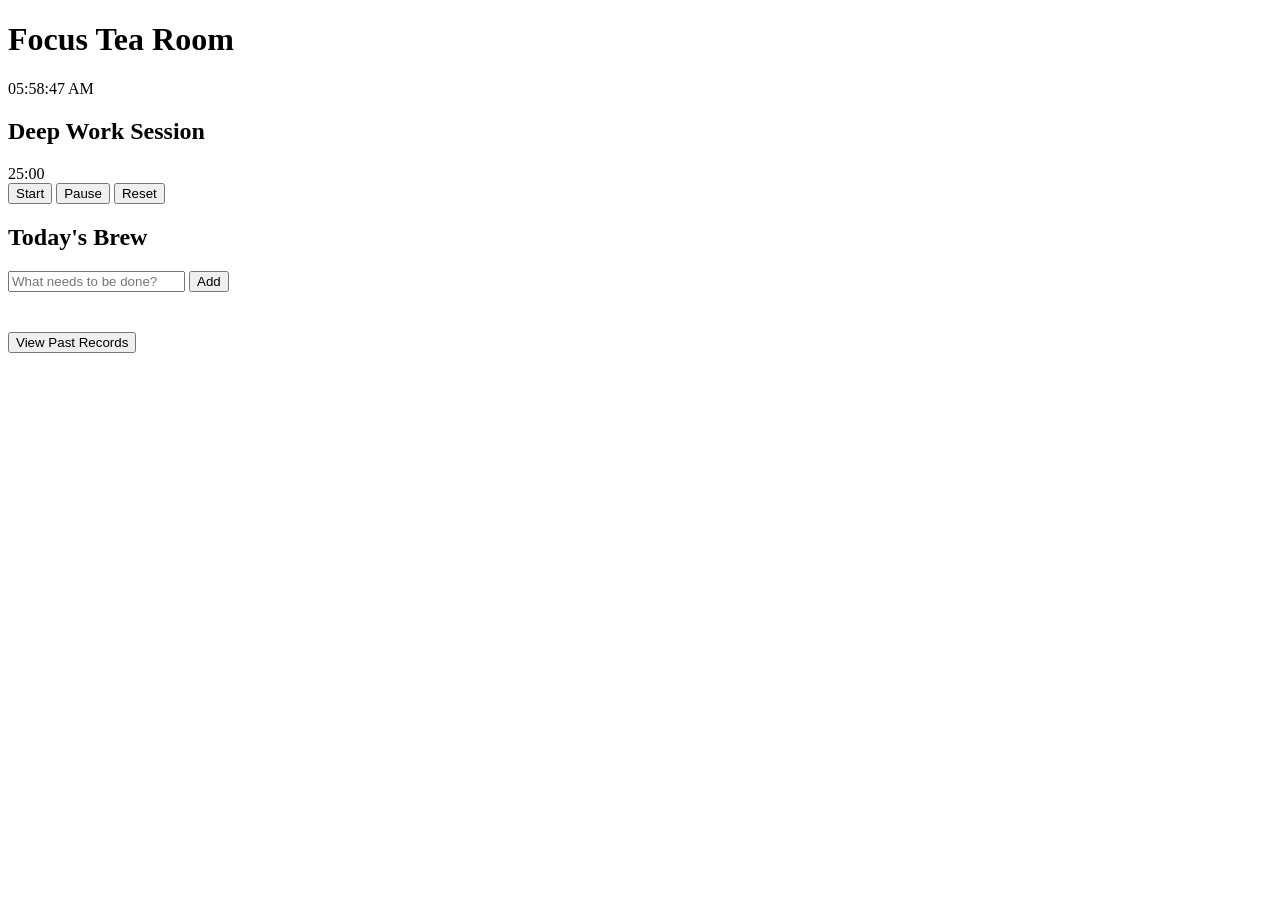
==== frontend/index.html @ b9ae5662 "Initial commit" ====
<!DOCTYPE html>
<html lang="en">
<head>
    <meta charset="UTF-8">
    <meta name="viewport" content="width=device-width, initial-scale=1.0">
    <title>Focus Tea Room</title>
    <link rel="stylesheet" href="styles.css">
</head>
<body>

    <div class="header-container">
        <h1>Focus Tea Room</h1>
        <div class="vintage-clock" id="retro-time">--:--:--</div>
    </div>

    <div class="dashboard-grid">
        <!-- Timer Card -->
        <div class="card">
            <h2>Deep Work Session</h2>
            <div class="timer-display" id="time-display">25:00</div>
            <div class="timer-controls">
                <button id="start-btn">Start</button>
                <button id="pause-btn" class="secondary">Pause</button>
                <button id="reset-btn" class="secondary">Reset</button>
            </div>
        </div>

        <!-- Todo Card -->
        <div class="card">
            <h2>Today's Brew</h2>
            <div class="todo-input-group">
                <input type="text" id="todo-input" placeholder="What needs to be done?">
                <button id="add-todo-btn">Add</button>
            </div>
            <ul id="todo-list">
                <!-- Items inject here -->
            </ul>
        </div>
    </div>

    <div style="margin-top: 40px;">
        <button class="secondary" onclick="window.location.href='archive.html'">View Past Records</button>
    </div>

    <script src="app.js"></script>
</body>
</html>
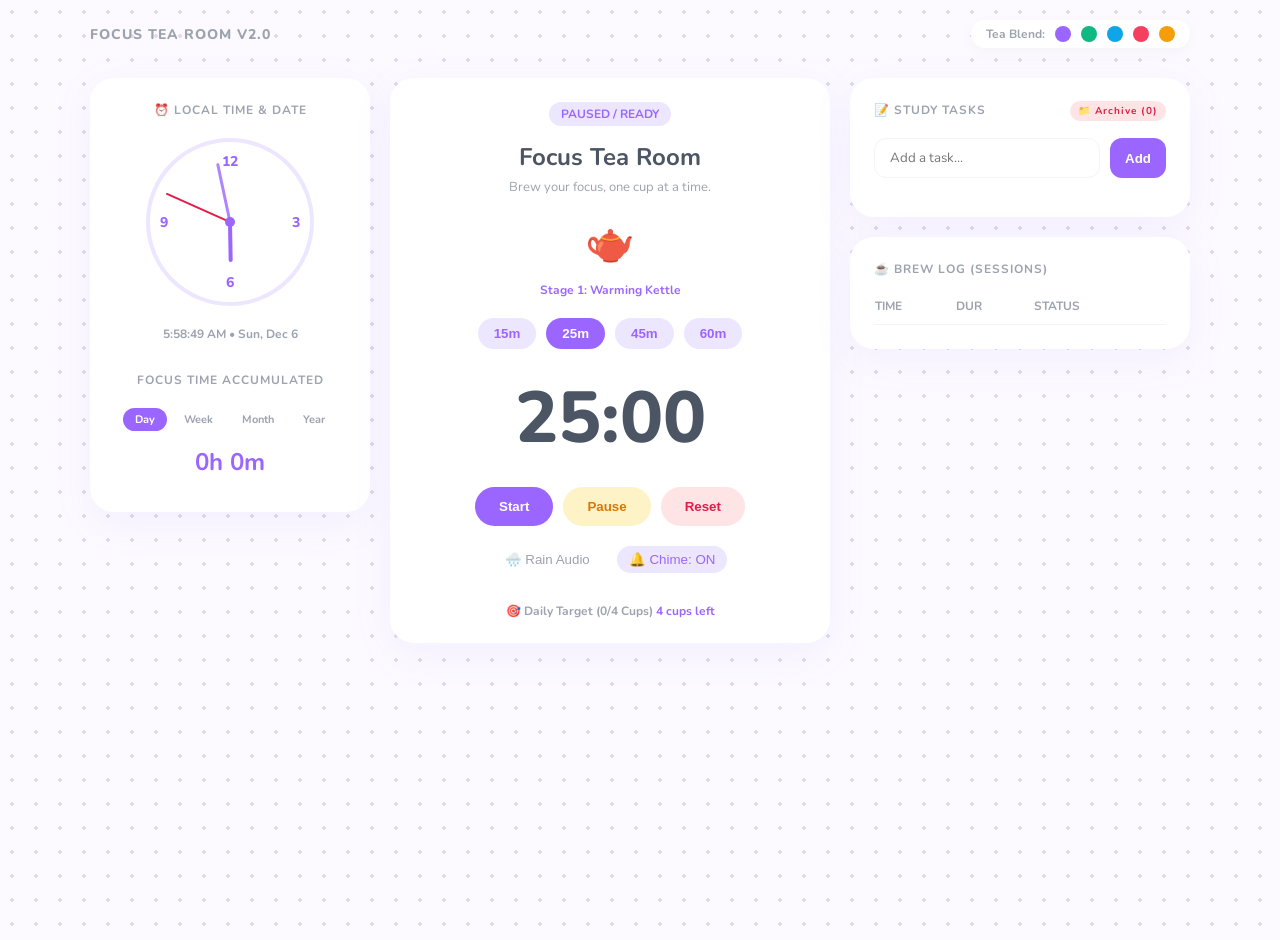
==== commit 86d8f10b: "Upgrade to cute UI and add Brew Logs" ====
--- a/frontend/index.html
+++ b/frontend/index.html
@@ -3,43 +3,126 @@
 <head>
     <meta charset="UTF-8">
     <meta name="viewport" content="width=device-width, initial-scale=1.0">
-    <title>Focus Tea Room</title>
+    <title>Focus Tea Room V2.0</title>
     <link rel="stylesheet" href="styles.css">
 </head>
 <body>
 
-    <div class="header-container">
-        <h1>Focus Tea Room</h1>
-        <div class="vintage-clock" id="retro-time">--:--:--</div>
-    </div>
+    <nav class="top-nav">
+        <div class="logo">FOCUS TEA ROOM V2.0</div>
+        <div class="theme-picker">
+            <span style="font-size: 12px; font-weight: 700; color: var(--text-muted);">Tea Blend:</span>
+            <button class="theme-dot" style="background: #9b66ff;" data-color="#9b66ff"></button>
+            <button class="theme-dot" style="background: #10b981;" data-color="#10b981"></button>
+            <button class="theme-dot" style="background: #0ea5e9;" data-color="#0ea5e9"></button>
+            <button class="theme-dot" style="background: #f43f5e;" data-color="#f43f5e"></button>
+            <button class="theme-dot" style="background: #f59e0b;" data-color="#f59e0b"></button>
+        </div>
+    </nav>
 
     <div class="dashboard-grid">
-        <!-- Timer Card -->
-        <div class="card">
-            <h2>Deep Work Session</h2>
-            <div class="timer-display" id="time-display">25:00</div>
-            <div class="timer-controls">
-                <button id="start-btn">Start</button>
-                <button id="pause-btn" class="secondary">Pause</button>
-                <button id="reset-btn" class="secondary">Reset</button>
+        
+        <!-- Left Column -->
+        <div class="col">
+            <div class="cute-card">
+                <div class="card-header"><span style="margin: 0 auto">⏰ LOCAL TIME & DATE</span></div>
+                
+                <div class="analog-clock-container">
+                    <span class="clock-num clock-12">12</span>
+                    <span class="clock-num clock-3">3</span>
+                    <span class="clock-num clock-6">6</span>
+                    <span class="clock-num clock-9">9</span>
+                    <div class="clock-hand hand-hour" id="hand-hour"></div>
+                    <div class="clock-hand hand-min" id="hand-min"></div>
+                    <div class="clock-hand hand-sec" id="hand-sec"></div>
+                    <div class="clock-center"></div>
+                </div>
+                
+                <div style="font-size: 12px; font-weight: 700; color: var(--text-muted); margin-bottom: 30px;" id="digital-time">
+                    00:00:00 • Loading...
+                </div>
+
+                <div class="card-header"><span style="margin: 0 auto">FOCUS TIME ACCUMULATED</span></div>
+                <div class="stats-pills">
+                    <div class="pill active">Day</div>
+                    <div class="pill">Week</div>
+                    <div class="pill">Month</div>
+                    <div class="pill">Year</div>
+                </div>
+                <h2 style="color: var(--primary); margin: 10px 0;" id="accum-day">0h 0m</h2>
             </div>
         </div>
 
-        <!-- Todo Card -->
-        <div class="card">
-            <h2>Today's Brew</h2>
-            <div class="todo-input-group">
-                <input type="text" id="todo-input" placeholder="What needs to be done?">
-                <button id="add-todo-btn">Add</button>
+        <!-- Center Column -->
+        <div class="col">
+            <div class="cute-card">
+                <div class="status-pill" id="status-badge">PAUSED / READY</div>
+                <h2 style="margin: 0 0 5px 0;">Focus Tea Room</h2>
+                <p style="font-size: 13px; color: var(--text-muted); margin: 0 0 20px 0;">Brew your focus, one cup at a time.</p>
+
+                <div style="font-size: 40px;">🫖</div>
+                <p style="font-size: 12px; font-weight: 700; color: var(--primary);" id="stage-text">Stage 1: Warming Kettle</p>
+
+                <div class="preset-row">
+                    <button class="preset-btn" data-time="15">15m</button>
+                    <button class="preset-btn active" data-time="25">25m</button>
+                    <button class="preset-btn" data-time="45">45m</button>
+                    <button class="preset-btn" data-time="60">60m</button>
+                </div>
+
+                <div class="timer-display" id="time-display">25:00</div>
+
+                <div class="main-controls">
+                    <button class="btn-start" id="start-btn">Start</button>
+                    <button class="btn-pause" id="pause-btn">Pause</button>
+                    <button class="btn-reset" id="reset-btn">Reset</button>
+                </div>
+
+                <div class="audio-controls">
+                    <button class="audio-btn" id="btn-rain">🌧️ Rain Audio</button>
+                    <button class="audio-btn active" id="btn-chime">🔔 Chime: ON</button>
+                </div>
+
+                <div style="margin-top: 30px; font-size: 12px; font-weight: 700; color: var(--text-muted);">
+                    🎯 Daily Target (<span id="cups-count">0/4</span> Cups) <span style="color: var(--primary)" id="cups-left">4 cups left</span>
+                </div>
             </div>
-            <ul id="todo-list">
-                <!-- Items inject here -->
-            </ul>
         </div>
-    </div>
 
-    <div style="margin-top: 40px;">
-        <button class="secondary" onclick="window.location.href='archive.html'">View Past Records</button>
+        <!-- Right Column -->
+        <div class="col">
+            <!-- Study Tasks -->
+            <div class="cute-card">
+                <div class="card-header">
+                    <span>📝 STUDY TASKS</span>
+                    <a href="archive.html" style="text-decoration: none;">
+                        <span class="badge" style="background: var(--btn-reset-bg); color: var(--btn-reset-text); cursor: pointer;">📁 Archive (<span id="archive-count">0</span>)</span>
+                    </a>
+                </div>
+                
+                <div class="input-group">
+                    <input type="text" id="todo-input" placeholder="Add a task...">
+                    <button id="add-todo-btn">Add</button>
+                </div>
+                <div id="todo-list">
+                    <!-- Tasks load here -->
+                </div>
+            </div>
+
+            <!-- Brew Log -->
+            <div class="cute-card">
+                <div class="card-header"><span>☕ BREW LOG (SESSIONS)</span></div>
+                <table class="brew-table">
+                    <thead>
+                        <tr><th>TIME</th><th>DUR</th><th>STATUS</th></tr>
+                    </thead>
+                    <tbody id="brew-log-body">
+                        <!-- Sessions load here -->
+                    </tbody>
+                </table>
+            </div>
+        </div>
+
     </div>
 
     <script src="app.js"></script>
--- a/frontend/styles.css
+++ b/frontend/styles.css
@@ -0,0 +1,126 @@
+@import url('https://fonts.googleapis.com/css2?family=Nunito:wght@400;600;700;800&display=swap');
+
+:root {
+    --primary: #9b66ff;
+    --primary-soft: #ede6ff;
+    --bg-main: #fcfaff;
+    --bg-grid: #e2d9f3;
+    
+    --text-dark: #4b5563;
+    --text-muted: #9ca3af;
+    --card-bg: #ffffff;
+    --border-soft: #f3f4f6;
+    
+    --btn-pause-bg: #fef3c7;
+    --btn-pause-text: #d97706;
+    --btn-reset-bg: #ffe4e6;
+    --btn-reset-text: #e11d48;
+}
+
+body {
+    background-color: var(--bg-main);
+    background-image: radial-gradient(var(--bg-grid) 2px, transparent 2px);
+    background-size: 24px 24px;
+    font-family: 'Nunito', sans-serif;
+    color: var(--text-dark);
+    margin: 0;
+    padding: 20px;
+    min-height: 100vh;
+}
+
+/* Header */
+.top-nav {
+    max-width: 1100px;
+    margin: 0 auto 30px auto;
+    display: flex;
+    justify-content: space-between;
+    align-items: center;
+}
+.logo { font-weight: 800; color: var(--text-muted); letter-spacing: 1px; font-size: 14px;}
+.theme-picker { display: flex; align-items: center; gap: 10px; background: white; padding: 6px 15px; border-radius: 50px; box-shadow: 0 4px 15px rgba(0,0,0,0.03);}
+.theme-dot { width: 16px; height: 16px; border-radius: 50%; cursor: pointer; border: none; transition: transform 0.2s;}
+.theme-dot:hover { transform: scale(1.2); }
+
+/* Layout Grid */
+.dashboard-grid {
+    display: grid;
+    grid-template-columns: 280px 1fr 340px;
+    gap: 20px;
+    max-width: 1100px;
+    margin: 0 auto;
+}
+
+/* Cards */
+.cute-card {
+    background: var(--card-bg);
+    border-radius: 24px;
+    padding: 24px;
+    box-shadow: 0 10px 40px rgba(155, 102, 255, 0.08);
+    margin-bottom: 20px;
+    text-align: center;
+}
+.card-header { font-size: 12px; font-weight: 700; color: var(--text-muted); letter-spacing: 1px; display: flex; justify-content: space-between; margin-bottom: 20px;}
+
+/* Analog Clock */
+.analog-clock-container {
+    width: 160px; height: 160px;
+    border-radius: 50%;
+    border: 4px solid var(--primary-soft);
+    margin: 0 auto 20px auto;
+    position: relative;
+}
+.clock-num { position: absolute; color: var(--primary); font-weight: 800; font-size: 14px;}
+.clock-12 { top: 10px; left: 50%; transform: translateX(-50%); }
+.clock-3 { top: 50%; right: 10px; transform: translateY(-50%); }
+.clock-6 { bottom: 10px; left: 50%; transform: translateX(-50%); }
+.clock-9 { top: 50%; left: 10px; transform: translateY(-50%); }
+.clock-hand {
+    position: absolute; bottom: 50%; left: 50%;
+    transform-origin: bottom; background: var(--primary); border-radius: 4px; transform: translateX(-50%);
+}
+.hand-hour { width: 4px; height: 40px; }
+.hand-min { width: 3px; height: 60px; opacity: 0.8; }
+.hand-sec { width: 2px; height: 70px; background: var(--btn-reset-text); }
+.clock-center { position: absolute; top: 50%; left: 50%; width: 10px; height: 10px; border-radius: 50%; background: var(--primary); transform: translate(-50%, -50%); }
+
+/* Stats Pills */
+.stats-pills { display: flex; justify-content: center; gap: 5px; margin-bottom: 15px;}
+.pill { padding: 4px 12px; border-radius: 12px; font-size: 11px; font-weight: 700; color: var(--text-muted); background: white;}
+.pill.active { background: var(--primary); color: white; }
+
+/* Timer Center */
+.status-pill { display: inline-block; background: var(--primary-soft); color: var(--primary); font-size: 12px; font-weight: 700; padding: 4px 12px; border-radius: 20px; margin-bottom: 15px; }
+.preset-row { display: flex; justify-content: center; gap: 10px; margin: 20px 0;}
+.preset-btn { background: var(--primary-soft); color: var(--primary); border: none; padding: 8px 16px; border-radius: 20px; font-weight: 700; cursor: pointer;}
+.preset-btn.active { background: var(--primary); color: white; }
+.timer-display { font-size: 4.5rem; font-weight: 800; color: var(--text-dark); margin: 20px 0;}
+
+.main-controls { display: flex; justify-content: center; gap: 10px; margin-bottom: 20px;}
+.main-controls button { padding: 12px 24px; border-radius: 24px; font-weight: 700; border: none; cursor: pointer; transition: transform 0.2s;}
+.main-controls button:hover { transform: translateY(-2px); }
+.btn-start { background: var(--primary); color: white; }
+.btn-pause { background: var(--btn-pause-bg); color: var(--btn-pause-text); }
+.btn-reset { background: var(--btn-reset-bg); color: var(--btn-reset-text); }
+
+.audio-controls { display: flex; justify-content: center; gap: 15px; font-size: 12px; font-weight: 600;}
+.audio-btn { background: transparent; border: none; color: var(--text-muted); cursor: pointer; padding: 6px 12px; border-radius: 20px;}
+.audio-btn.active { background: var(--primary-soft); color: var(--primary); }
+
+/* Tasks list */
+.input-group { display: flex; gap: 10px; margin-bottom: 15px;}
+.input-group input { flex: 1; padding: 10px 15px; border-radius: 12px; border: 1px solid var(--border-soft); font-family: inherit;}
+.input-group button { background: var(--primary); color: white; border: none; padding: 0 15px; border-radius: 12px; font-weight: 700; cursor: pointer;}
+
+.task-item { display: flex; align-items: center; justify-content: space-between; padding: 12px; border: 1px solid var(--border-soft); border-radius: 12px; margin-bottom: 10px; font-size: 13px; text-align: left;}
+.task-item.completed { opacity: 0.6; text-decoration: line-through; }
+.task-left { display: flex; align-items: center; gap: 10px; }
+.task-checkbox { width: 18px; height: 18px; border: 2px solid var(--primary); border-radius: 6px; cursor: pointer; display: flex; align-items: center; justify-content: center;}
+.task-item.completed .task-checkbox { background: var(--primary); }
+.task-item.completed .task-checkbox::after { content: "✓"; color: white; font-size: 12px; }
+.btn-delete { background: none; border: none; color: var(--btn-reset-text); cursor: pointer; font-weight: bold;}
+
+/* Brew Log */
+.brew-table { width: 100%; border-collapse: collapse; font-size: 12px; text-align: left;}
+.brew-table th { color: var(--text-muted); padding-bottom: 10px; border-bottom: 1px solid var(--border-soft);}
+.brew-table td { padding: 10px 0; color: var(--text-dark);}
+.badge { padding: 3px 8px; border-radius: 10px; font-size: 10px; font-weight: 700; background: var(--primary-soft); color: var(--primary);}
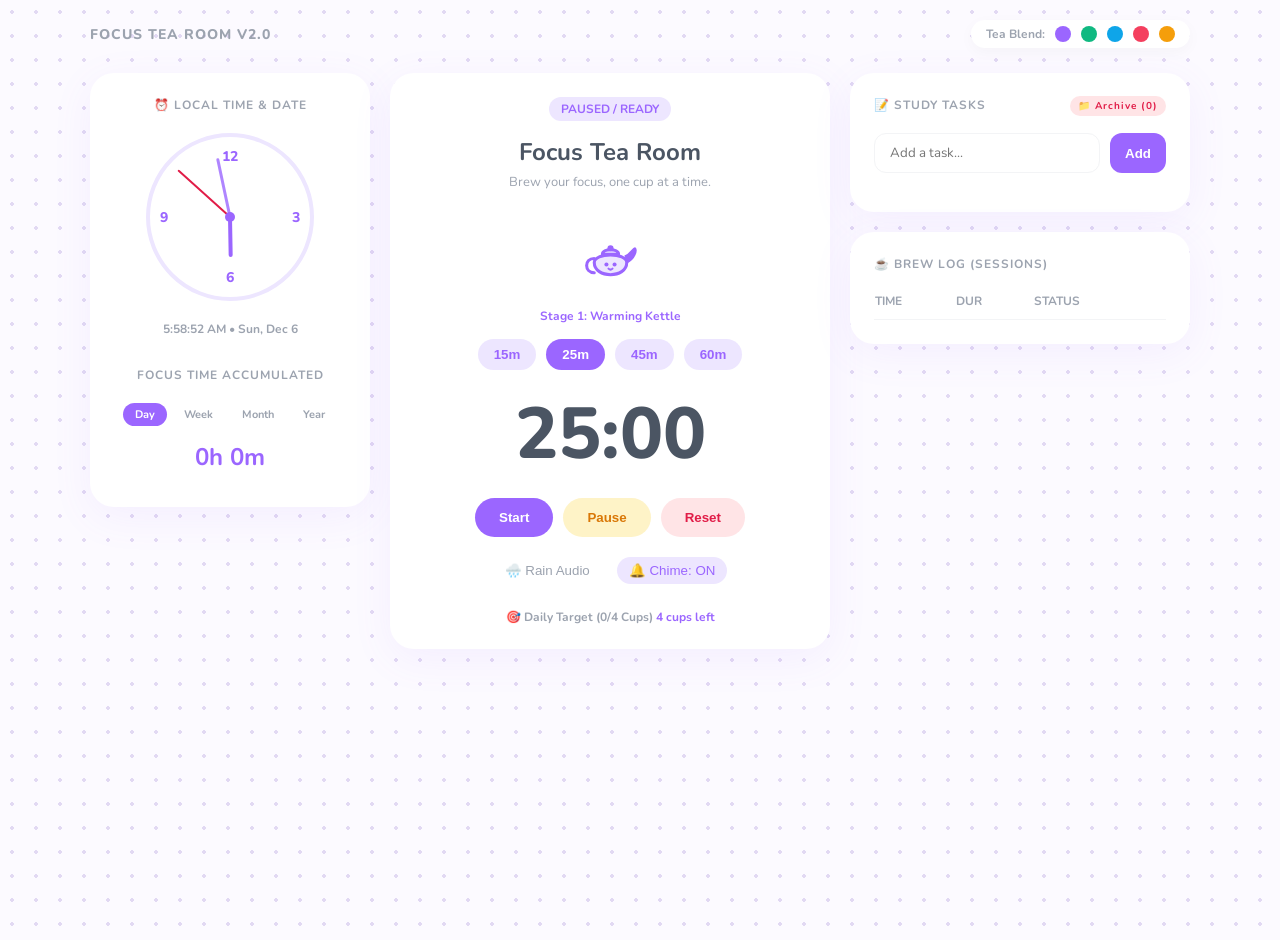
==== commit de83c568: "Fix teapot missing character and add rising steam animation" ====
--- a/frontend/index.html
+++ b/frontend/index.html
@@ -58,9 +58,27 @@
             <div class="cute-card">
                 <div class="status-pill" id="status-badge">PAUSED / READY</div>
                 <h2 style="margin: 0 0 5px 0;">Focus Tea Room</h2>
-                <p style="font-size: 13px; color: var(--text-muted); margin: 0 0 20px 0;">Brew your focus, one cup at a time.</p>
+                <p style="font-size: 13px; color: var(--text-muted); margin: 0 0 10px 0;">Brew your focus, one cup at a time.</p>
 
-                <div style="font-size: 40px;">🫖</div>
+                <!-- Vector Animated Teapot & Rising Steam -->
+                <div class="tea-container" id="tea-container">
+                    <svg class="steam-svg" viewBox="0 0 40 30" width="40" height="30">
+                        <path class="steam-line steam-1" d="M 12 25 Q 8 15 12 5" stroke="var(--primary)" stroke-width="2.5" fill="none" stroke-linecap="round"/>
+                        <path class="steam-line steam-2" d="M 20 25 Q 24 15 20 5" stroke="var(--primary)" stroke-width="2.5" fill="none" stroke-linecap="round"/>
+                        <path class="steam-line steam-3" d="M 28 25 Q 24 15 28 5" stroke="var(--primary)" stroke-width="2.5" fill="none" stroke-linecap="round"/>
+                    </svg>
+                    <svg class="teapot-svg" viewBox="0 0 64 64" width="65" height="65">
+                        <path d="M 16 32 C 16 22, 48 22, 48 32 C 48 48, 16 48, 16 32 Z" fill="var(--primary-soft)" stroke="var(--primary)" stroke-width="3" stroke-linejoin="round"/>
+                        <path d="M 24 24 C 24 18, 40 18, 40 24 Z" fill="var(--primary-soft)" stroke="var(--primary)" stroke-width="3"/>
+                        <circle cx="32" cy="18" r="3" fill="var(--primary)"/>
+                        <path d="M 16 28 C 6 28, 6 42, 16 42" fill="none" stroke="var(--primary)" stroke-width="3" stroke-linecap="round"/>
+                        <path d="M 48 32 C 56 28, 58 20, 56 18 C 54 18, 52 24, 46 26" fill="var(--primary)" stroke="var(--primary)" stroke-width="2" stroke-linejoin="round"/>
+                        <circle cx="28" cy="34" r="2" fill="var(--primary)"/>
+                        <circle cx="36" cy="34" r="2" fill="var(--primary)"/>
+                        <path d="M 30 38 Q 32 40 34 38" fill="none" stroke="var(--primary)" stroke-width="2" stroke-linecap="round"/>
+                    </svg>
+                </div>
+
                 <p style="font-size: 12px; font-weight: 700; color: var(--primary);" id="stage-text">Stage 1: Warming Kettle</p>
 
                 <div class="preset-row">
@@ -83,7 +101,7 @@
                     <button class="audio-btn active" id="btn-chime">🔔 Chime: ON</button>
                 </div>
 
-                <div style="margin-top: 30px; font-size: 12px; font-weight: 700; color: var(--text-muted);">
+                <div style="margin-top: 25px; font-size: 12px; font-weight: 700; color: var(--text-muted);">
                     🎯 Daily Target (<span id="cups-count">0/4</span> Cups) <span style="color: var(--primary)" id="cups-left">4 cups left</span>
                 </div>
             </div>
@@ -91,7 +109,6 @@
 
         <!-- Right Column -->
         <div class="col">
-            <!-- Study Tasks -->
             <div class="cute-card">
                 <div class="card-header">
                     <span>📝 STUDY TASKS</span>
@@ -109,7 +126,6 @@
                 </div>
             </div>
 
-            <!-- Brew Log -->
             <div class="cute-card">
                 <div class="card-header"><span>☕ BREW LOG (SESSIONS)</span></div>
                 <table class="brew-table">
--- a/frontend/styles.css
+++ b/frontend/styles.css
@@ -31,7 +31,7 @@
 /* Header */
 .top-nav {
     max-width: 1100px;
-    margin: 0 auto 30px auto;
+    margin: 0 auto 25px auto;
     display: flex;
     justify-content: space-between;
     align-items: center;
@@ -88,13 +88,64 @@
 .pill { padding: 4px 12px; border-radius: 12px; font-size: 11px; font-weight: 700; color: var(--text-muted); background: white;}
 .pill.active { background: var(--primary); color: white; }
 
-/* Timer Center */
+/* Teapot & Steam Animation */
+.tea-container {
+    display: flex;
+    flex-direction: column;
+    align-items: center;
+    justify-content: center;
+    margin: 10px 0 0 0;
+    height: 95px;
+}
+.steam-svg {
+    height: 28px;
+    overflow: visible;
+}
+.steam-line {
+    opacity: 0;
+    transition: opacity 0.3s;
+}
+/* Animation triggers when timer runs */
+.brewing .steam-line {
+    animation: riseSteam 2s infinite ease-in-out;
+}
+.brewing .steam-1 { animation-delay: 0s; }
+.brewing .steam-2 { animation-delay: 0.6s; }
+.brewing .steam-3 { animation-delay: 1.2s; }
+
+@keyframes riseSteam {
+    0% {
+        opacity: 0;
+        transform: translateY(4px) scaleX(0.8);
+    }
+    50% {
+        opacity: 0.85;
+        transform: translateY(-6px) scaleX(1.1);
+    }
+    100% {
+        opacity: 0;
+        transform: translateY(-16px) scaleX(0.9);
+    }
+}
+
+.brewing .teapot-svg {
+    animation: teapotGiggle 3s infinite ease-in-out;
+}
+
+@keyframes teapotGiggle {
+    0%, 100% { transform: translateY(0) rotate(0deg); }
+    25% { transform: translateY(-2px) rotate(-1.5deg); }
+    75% { transform: translateY(1px) rotate(1.5deg); }
+}
+
+/* Timer Display */
 .status-pill { display: inline-block; background: var(--primary-soft); color: var(--primary); font-size: 12px; font-weight: 700; padding: 4px 12px; border-radius: 20px; margin-bottom: 15px; }
-.preset-row { display: flex; justify-content: center; gap: 10px; margin: 20px 0;}
+.preset-row { display: flex; justify-content: center; gap: 10px; margin: 15px 0;}
 .preset-btn { background: var(--primary-soft); color: var(--primary); border: none; padding: 8px 16px; border-radius: 20px; font-weight: 700; cursor: pointer;}
 .preset-btn.active { background: var(--primary); color: white; }
-.timer-display { font-size: 4.5rem; font-weight: 800; color: var(--text-dark); margin: 20px 0;}
+.timer-display { font-size: 4.5rem; font-weight: 800; color: var(--text-dark); margin: 15px 0;}
 
+/* Buttons */
 .main-controls { display: flex; justify-content: center; gap: 10px; margin-bottom: 20px;}
 .main-controls button { padding: 12px 24px; border-radius: 24px; font-weight: 700; border: none; cursor: pointer; transition: transform 0.2s;}
 .main-controls button:hover { transform: translateY(-2px); }
@@ -113,13 +164,13 @@
 
 .task-item { display: flex; align-items: center; justify-content: space-between; padding: 12px; border: 1px solid var(--border-soft); border-radius: 12px; margin-bottom: 10px; font-size: 13px; text-align: left;}
 .task-item.completed { opacity: 0.6; text-decoration: line-through; }
-.task-left { display: flex; align-items: center; gap: 10px; }
+.task-left { display: flex; align-items: center; gap: 10px; cursor: pointer; }
 .task-checkbox { width: 18px; height: 18px; border: 2px solid var(--primary); border-radius: 6px; cursor: pointer; display: flex; align-items: center; justify-content: center;}
 .task-item.completed .task-checkbox { background: var(--primary); }
 .task-item.completed .task-checkbox::after { content: "✓"; color: white; font-size: 12px; }
 .btn-delete { background: none; border: none; color: var(--btn-reset-text); cursor: pointer; font-weight: bold;}
 
-/* Brew Log */
+/* Brew Log Table */
 .brew-table { width: 100%; border-collapse: collapse; font-size: 12px; text-align: left;}
 .brew-table th { color: var(--text-muted); padding-bottom: 10px; border-bottom: 1px solid var(--border-soft);}
 .brew-table td { padding: 10px 0; color: var(--text-dark);}
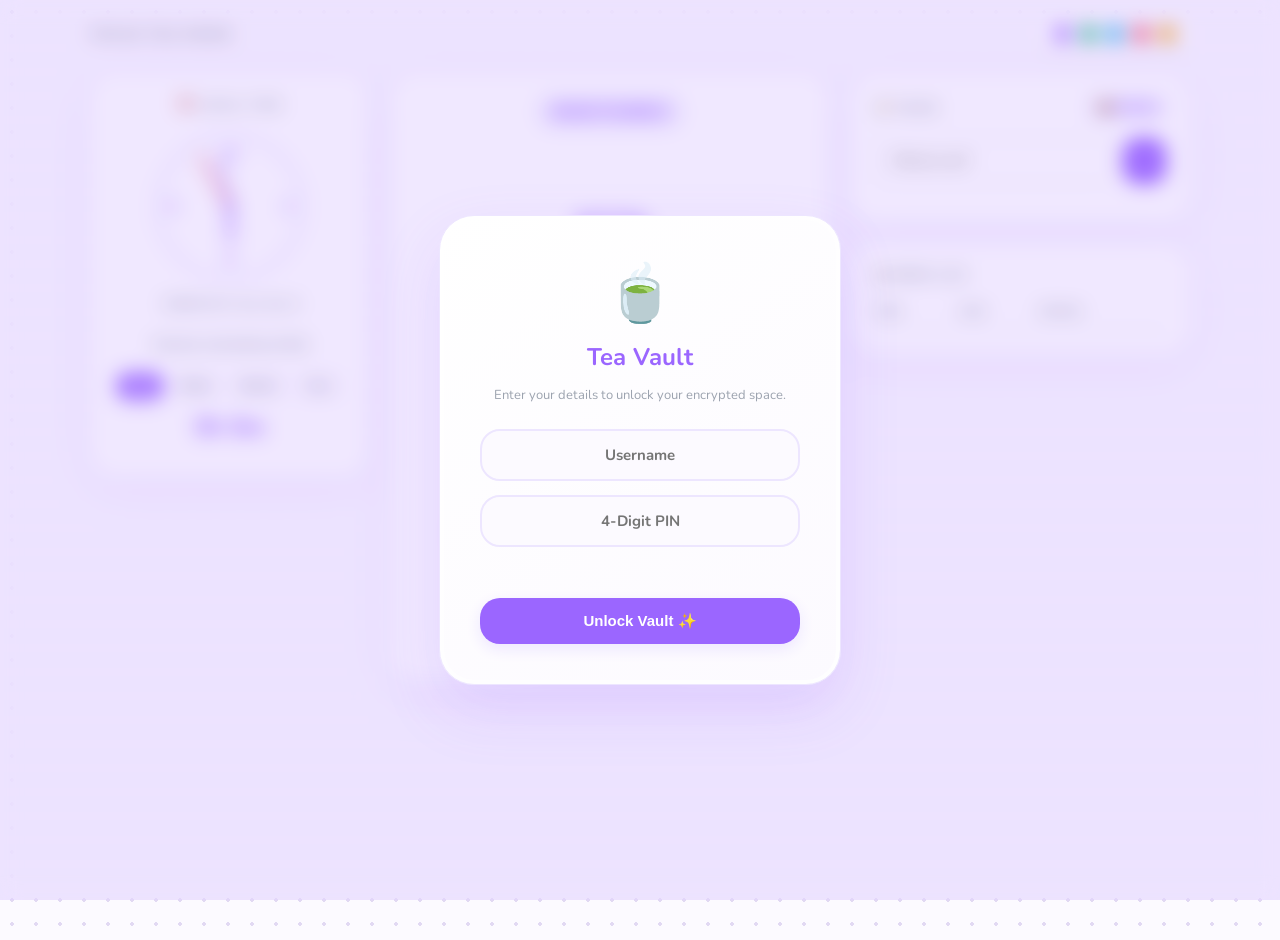
==== commit b9a09401: "Update frontend with cute login, bubble popup, timer tab, and task archive" ====
--- a/frontend/index.html
+++ b/frontend/index.html
@@ -3,29 +3,67 @@
 <head>
     <meta charset="UTF-8">
     <meta name="viewport" content="width=device-width, initial-scale=1.0">
-    <title>Focus Tea Room V2.0</title>
+    <title>Focus Tea Room V3.0</title>
     <link rel="stylesheet" href="styles.css">
 </head>
 <body>
 
+    <!-- Encrypted Login Screen -->
+    <div id="auth-modal" class="modal-overlay">
+        <div class="cute-login-card" id="login-card-inner">
+            <div class="bounce-tea">🍵</div>
+            <h2 style="color: var(--primary); margin: 10px 0 5px 0;">Tea Vault</h2>
+            <p style="font-size: 13px; color: var(--text-muted); margin-bottom: 25px;">Enter your details to unlock your encrypted space.</p>
+            
+            <div class="auth-form">
+                <input type="text" id="auth-username" placeholder="Username" autocomplete="off">
+                <input type="password" id="auth-pin" placeholder="4-Digit PIN" maxlength="6">
+                <div id="auth-error" class="auth-error"></div>
+                <button id="auth-submit-btn" class="btn-primary" style="margin-top: 5px;">Unlock Vault ✨</button>
+            </div>
+        </div>
+    </div>
+
+    <!-- Congrats Bubble Popup -->
+    <div id="congrats-modal" class="modal-overlay" style="display: none; z-index: 2000;">
+        <div class="cute-login-card bubble-content" id="congrats-card">
+            <div style="font-size: 50px; margin-bottom: 10px;">✨☕✨</div>
+            <h2 style="color: var(--primary); margin: 0 0 10px 0;">Congratulations!</h2>
+            <p style="color: var(--text-dark); margin-bottom: 25px; font-weight: 600;">You have successfully made a teacup!</p>
+            <button id="congrats-confirm-btn" class="btn-primary" style="width: 100%;">Confirm</button>
+        </div>
+    </div>
+
+    <!-- New: Task Archive Modal -->
+    <div id="archive-modal" class="modal-overlay" style="display: none; z-index: 1500;">
+        <div class="cute-login-card" style="width: 360px; max-height: 80vh; display: flex; flex-direction: column;">
+            <div style="font-size: 40px; margin-bottom: 10px;">📦</div>
+            <h2 style="color: var(--primary); margin: 0 0 15px 0;">Past Tasks</h2>
+            <div id="archive-list" class="archive-list-container"></div>
+            <button id="close-archive-btn" class="btn-subtle" style="width: 100%; margin-top: 15px;">Close Archive</button>
+        </div>
+    </div>
+
+    <!-- Main Navigation -->
     <nav class="top-nav">
-        <div class="logo">FOCUS TEA ROOM V2.0</div>
-        <div class="theme-picker">
-            <span style="font-size: 12px; font-weight: 700; color: var(--text-muted);">Tea Blend:</span>
-            <button class="theme-dot" style="background: #9b66ff;" data-color="#9b66ff"></button>
-            <button class="theme-dot" style="background: #10b981;" data-color="#10b981"></button>
-            <button class="theme-dot" style="background: #0ea5e9;" data-color="#0ea5e9"></button>
-            <button class="theme-dot" style="background: #f43f5e;" data-color="#f43f5e"></button>
-            <button class="theme-dot" style="background: #f59e0b;" data-color="#f59e0b"></button>
+        <div class="logo">FOCUS TEA ROOM</div>
+        <div class="nav-right">
+            <div class="theme-picker">
+                <button class="theme-dot" style="background: #9b66ff;" data-color="#9b66ff"></button>
+                <button class="theme-dot" style="background: #10b981;" data-color="#10b981"></button>
+                <button class="theme-dot" style="background: #0ea5e9;" data-color="#0ea5e9"></button>
+                <button class="theme-dot" style="background: #f43f5e;" data-color="#f43f5e"></button>
+                <button class="theme-dot" style="background: #f59e0b;" data-color="#f59e0b"></button>
+            </div>
+            <button id="logout-btn" class="btn-subtle" style="display:none;">🔒 Lock</button>
         </div>
     </nav>
 
     <div class="dashboard-grid">
-        
         <!-- Left Column -->
         <div class="col">
             <div class="cute-card">
-                <div class="card-header"><span style="margin: 0 auto">⏰ LOCAL TIME & DATE</span></div>
+                <div class="card-header"><span style="margin: 0 auto">⏰ LOCAL TIME</span></div>
                 
                 <div class="analog-clock-container">
                     <span class="clock-num clock-12">12</span>
@@ -38,54 +76,61 @@
                     <div class="clock-center"></div>
                 </div>
                 
-                <div style="font-size: 12px; font-weight: 700; color: var(--text-muted); margin-bottom: 30px;" id="digital-time">
+                <div style="font-size: 12px; font-weight: 700; color: var(--text-muted); margin-bottom: 25px;" id="digital-time">
                     00:00:00 • Loading...
                 </div>
 
-                <div class="card-header"><span style="margin: 0 auto">FOCUS TIME ACCUMULATED</span></div>
-                <div class="stats-pills">
-                    <div class="pill active">Day</div>
-                    <div class="pill">Week</div>
-                    <div class="pill">Month</div>
-                    <div class="pill">Year</div>
+                <div class="card-header"><span style="margin: 0 auto">FOCUS ACCUMULATED</span></div>
+                <div class="stats-pills" id="time-pills">
+                    <button class="pill active" data-period="day">Day</button>
+                    <button class="pill" data-period="week">Week</button>
+                    <button class="pill" data-period="month">Month</button>
+                    <button class="pill" data-period="year">Year</button>
                 </div>
-                <h2 style="color: var(--primary); margin: 10px 0;" id="accum-day">0h 0m</h2>
+                <h2 style="color: var(--primary); margin: 10px 0;" id="accum-display">0h 0m</h2>
             </div>
         </div>
 
         <!-- Center Column -->
         <div class="col">
             <div class="cute-card">
-                <div class="status-pill" id="status-badge">PAUSED / READY</div>
-                <h2 style="margin: 0 0 5px 0;">Focus Tea Room</h2>
-                <p style="font-size: 13px; color: var(--text-muted); margin: 0 0 10px 0;">Brew your focus, one cup at a time.</p>
-
-                <!-- Vector Animated Teapot & Rising Steam -->
+                <div class="status-pill" id="status-badge">READY TO BREW</div>
+                
+                <!-- Vector Animated Teacup & Steam -->
                 <div class="tea-container" id="tea-container">
-                    <svg class="steam-svg" viewBox="0 0 40 30" width="40" height="30">
+                    <svg class="steam-svg" viewBox="0 0 40 30" width="40" height="25">
                         <path class="steam-line steam-1" d="M 12 25 Q 8 15 12 5" stroke="var(--primary)" stroke-width="2.5" fill="none" stroke-linecap="round"/>
                         <path class="steam-line steam-2" d="M 20 25 Q 24 15 20 5" stroke="var(--primary)" stroke-width="2.5" fill="none" stroke-linecap="round"/>
                         <path class="steam-line steam-3" d="M 28 25 Q 24 15 28 5" stroke="var(--primary)" stroke-width="2.5" fill="none" stroke-linecap="round"/>
                     </svg>
-                    <svg class="teapot-svg" viewBox="0 0 64 64" width="65" height="65">
-                        <path d="M 16 32 C 16 22, 48 22, 48 32 C 48 48, 16 48, 16 32 Z" fill="var(--primary-soft)" stroke="var(--primary)" stroke-width="3" stroke-linejoin="round"/>
-                        <path d="M 24 24 C 24 18, 40 18, 40 24 Z" fill="var(--primary-soft)" stroke="var(--primary)" stroke-width="3"/>
-                        <circle cx="32" cy="18" r="3" fill="var(--primary)"/>
-                        <path d="M 16 28 C 6 28, 6 42, 16 42" fill="none" stroke="var(--primary)" stroke-width="3" stroke-linecap="round"/>
-                        <path d="M 48 32 C 56 28, 58 20, 56 18 C 54 18, 52 24, 46 26" fill="var(--primary)" stroke="var(--primary)" stroke-width="2" stroke-linejoin="round"/>
-                        <circle cx="28" cy="34" r="2" fill="var(--primary)"/>
-                        <circle cx="36" cy="34" r="2" fill="var(--primary)"/>
-                        <path d="M 30 38 Q 32 40 34 38" fill="none" stroke="var(--primary)" stroke-width="2" stroke-linecap="round"/>
+                    
+                    <svg class="teacup-svg" viewBox="0 0 100 90" width="120" height="108">
+                        <defs>
+                            <clipPath id="teacup-clip">
+                                <path d="M 25 35 C 25 65, 30 75, 50 75 C 70 75, 75 65, 75 35 Z" />
+                            </clipPath>
+                        </defs>
+                        <rect id="tea-liquid-fill" x="20" y="75" width="60" height="0" fill="var(--primary-soft)" clip-path="url(#teacup-clip)" />
+                        <path d="M 25 35 C 25 65, 30 75, 50 75 C 70 75, 75 65, 75 35 Z" fill="none" stroke="var(--primary)" stroke-width="4" stroke-linejoin="round"/>
+                        <path d="M 75 42 C 88 42, 88 62, 75 62" fill="none" stroke="var(--primary)" stroke-width="4" stroke-linecap="round"/>
+                        <path d="M 20 80 Q 50 86 80 80" fill="none" stroke="var(--primary)" stroke-width="4" stroke-linecap="round"/>
+                        <!-- Cute Face -->
+                        <circle cx="43" cy="50" r="2.5" fill="var(--primary)"/>
+                        <circle cx="57" cy="50" r="2.5" fill="var(--primary)"/>
+                        <path d="M 47 55 Q 50 58 53 55" fill="none" stroke="var(--primary)" stroke-width="2" stroke-linecap="round"/>
                     </svg>
                 </div>
-
-                <p style="font-size: 12px; font-weight: 700; color: var(--primary);" id="stage-text">Stage 1: Warming Kettle</p>
 
                 <div class="preset-row">
                     <button class="preset-btn" data-time="15">15m</button>
                     <button class="preset-btn active" data-time="25">25m</button>
                     <button class="preset-btn" data-time="45">45m</button>
                     <button class="preset-btn" data-time="60">60m</button>
+                </div>
+
+                <div class="custom-time-box">
+                    <input type="number" id="custom-minutes-input" placeholder="Mins" min="1" max="300">
+                    <button id="set-custom-btn" class="btn-subtle">Set</button>
                 </div>
 
                 <div class="timer-display" id="time-display">25:00</div>
@@ -97,12 +142,12 @@
                 </div>
 
                 <div class="audio-controls">
-                    <button class="audio-btn" id="btn-rain">🌧️ Rain Audio</button>
-                    <button class="audio-btn active" id="btn-chime">🔔 Chime: ON</button>
+                    <button class="audio-btn" id="btn-rain">🌧️ Rain</button>
+                    <button class="audio-btn active" id="btn-chime">🔔 Chime</button>
                 </div>
 
-                <div style="margin-top: 25px; font-size: 12px; font-weight: 700; color: var(--text-muted);">
-                    🎯 Daily Target (<span id="cups-count">0/4</span> Cups) <span style="color: var(--primary)" id="cups-left">4 cups left</span>
+                <div style="margin-top: 20px; display: flex; justify-content: center;">
+                    <button id="open-sink-btn" class="btn-sink">🧽 Go to the Sink</button>
                 </div>
             </div>
         </div>
@@ -110,35 +155,26 @@
         <!-- Right Column -->
         <div class="col">
             <div class="cute-card">
-                <div class="card-header">
-                    <span>📝 STUDY TASKS</span>
-                    <a href="archive.html" style="text-decoration: none;">
-                        <span class="badge" style="background: var(--btn-reset-bg); color: var(--btn-reset-text); cursor: pointer;">📁 Archive (<span id="archive-count">0</span>)</span>
-                    </a>
+                <!-- Updated Tasks Header -->
+                <div class="card-header" style="align-items: center;">
+                    <span>📝 TASKS</span>
+                    <button id="open-archive-btn" class="btn-subtle" style="padding: 4px 10px; font-size: 11px;">📦 Archive</button>
                 </div>
-                
                 <div class="input-group">
-                    <input type="text" id="todo-input" placeholder="Add a task...">
-                    <button id="add-todo-btn">Add</button>
+                    <input type="text" id="todo-input" placeholder="What to do?">
+                    <button id="add-todo-btn">+</button>
                 </div>
-                <div id="todo-list">
-                    <!-- Tasks load here -->
-                </div>
+                <div id="todo-list"></div>
             </div>
 
             <div class="cute-card">
-                <div class="card-header"><span>☕ BREW LOG (SESSIONS)</span></div>
+                <div class="card-header"><span>☕ BREW LOG</span></div>
                 <table class="brew-table">
-                    <thead>
-                        <tr><th>TIME</th><th>DUR</th><th>STATUS</th></tr>
-                    </thead>
-                    <tbody id="brew-log-body">
-                        <!-- Sessions load here -->
-                    </tbody>
+                    <thead><tr><th>TIME</th><th>DUR</th><th>STATUS</th></tr></thead>
+                    <tbody id="brew-log-body"></tbody>
                 </table>
             </div>
         </div>
-
     </div>
 
     <script src="app.js"></script>
--- a/frontend/styles.css
+++ b/frontend/styles.css
@@ -28,150 +28,138 @@
     min-height: 100vh;
 }
 
-/* Header */
-.top-nav {
-    max-width: 1100px;
-    margin: 0 auto 25px auto;
-    display: flex;
-    justify-content: space-between;
-    align-items: center;
+/* Modals & Encryption Auth */
+.modal-overlay {
+    position: fixed; top: 0; left: 0; width: 100vw; height: 100vh;
+    background: rgba(155, 102, 255, 0.15);
+    backdrop-filter: blur(10px);
+    display: flex; justify-content: center; align-items: center;
+    z-index: 1000;
 }
-.logo { font-weight: 800; color: var(--text-muted); letter-spacing: 1px; font-size: 14px;}
-.theme-picker { display: flex; align-items: center; gap: 10px; background: white; padding: 6px 15px; border-radius: 50px; box-shadow: 0 4px 15px rgba(0,0,0,0.03);}
-.theme-dot { width: 16px; height: 16px; border-radius: 50%; cursor: pointer; border: none; transition: transform 0.2s;}
+
+.cute-login-card {
+    background: linear-gradient(145deg, #ffffff, #fcfaff);
+    border-radius: 35px; padding: 40px; width: 320px;
+    text-align: center; 
+    box-shadow: 0 25px 60px rgba(155, 102, 255, 0.15), inset 0 0 0 4px rgba(255,255,255,0.8);
+    border: 1px solid var(--primary-soft);
+}
+
+.bounce-tea {
+    font-size: 55px; margin-bottom: 10px;
+    animation: bounce 2s infinite ease-in-out;
+}
+@keyframes bounce { 
+    0%, 100% { transform: translateY(0); } 
+    50% { transform: translateY(-8px); } 
+}
+
+.auth-form { display: flex; flex-direction: column; gap: 14px; margin-top: 15px; }
+.auth-form input {
+    padding: 14px 20px; border-radius: 20px; border: 2px solid var(--primary-soft);
+    background: var(--bg-main); font-family: inherit; font-size: 15px; 
+    text-align: center; font-weight: 700; transition: all 0.3s ease;
+}
+.auth-form input:focus { border-color: var(--primary); background: white; outline: none; transform: scale(1.02); }
+.auth-error { color: var(--btn-reset-text); font-size: 13px; font-weight: 700; min-height: 18px; }
+
+/* Bubble Pop Animation */
+@keyframes bubblePopOut {
+    0% { transform: scale(1); opacity: 1; }
+    30% { transform: scale(1.1); opacity: 1; }
+    100% { transform: scale(0.3); opacity: 0; }
+}
+.pop-out { animation: bubblePopOut 0.4s cubic-bezier(0.175, 0.885, 0.32, 1.275) forwards; }
+
+/* General UI */
+.top-nav { max-width: 1100px; margin: 0 auto 25px auto; display: flex; justify-content: space-between; align-items: center; }
+.nav-right { display: flex; gap: 12px; align-items: center; }
+.logo { font-weight: 800; color: var(--text-muted); letter-spacing: 1px; font-size: 14px; }
+.theme-picker { display: flex; gap: 10px; background: white; padding: 6px 15px; border-radius: 50px; box-shadow: 0 4px 15px rgba(0,0,0,0.03); }
+.theme-dot { width: 16px; height: 16px; border-radius: 50%; cursor: pointer; border: none; transition: transform 0.2s; }
 .theme-dot:hover { transform: scale(1.2); }
 
-/* Layout Grid */
-.dashboard-grid {
-    display: grid;
-    grid-template-columns: 280px 1fr 340px;
-    gap: 20px;
-    max-width: 1100px;
-    margin: 0 auto;
-}
+.btn-primary { background: var(--primary); color: white; border: none; padding: 14px 20px; border-radius: 20px; font-weight: 800; font-size: 15px; cursor: pointer; transition: transform 0.2s; box-shadow: 0 5px 15px var(--primary-soft); }
+.btn-primary:hover { transform: translateY(-2px); }
+.btn-subtle { background: var(--primary-soft); color: var(--primary); border: none; padding: 8px 16px; border-radius: 16px; font-weight: 700; cursor: pointer; transition: background 0.2s; }
+.btn-subtle:hover { background: var(--primary); color: white; }
+.btn-sink { background: var(--primary); color: white; border: none; padding: 12px 24px; border-radius: 25px; font-weight: 800; cursor: pointer; transition: transform 0.2s; box-shadow: 0 8px 20px var(--primary-soft); }
+.btn-sink:hover { transform: scale(1.05); }
 
-/* Cards */
-.cute-card {
-    background: var(--card-bg);
-    border-radius: 24px;
-    padding: 24px;
-    box-shadow: 0 10px 40px rgba(155, 102, 255, 0.08);
-    margin-bottom: 20px;
-    text-align: center;
-}
-.card-header { font-size: 12px; font-weight: 700; color: var(--text-muted); letter-spacing: 1px; display: flex; justify-content: space-between; margin-bottom: 20px;}
+.dashboard-grid { display: grid; grid-template-columns: 280px 1fr 340px; gap: 20px; max-width: 1100px; margin: 0 auto; }
+.cute-card { background: var(--card-bg); border-radius: 28px; padding: 24px; box-shadow: 0 10px 40px rgba(155, 102, 255, 0.08); margin-bottom: 20px; text-align: center; }
+.card-header { font-size: 12px; font-weight: 800; color: var(--text-muted); letter-spacing: 1px; display: flex; justify-content: space-between; margin-bottom: 20px; }
 
-/* Analog Clock */
-.analog-clock-container {
-    width: 160px; height: 160px;
-    border-radius: 50%;
-    border: 4px solid var(--primary-soft);
-    margin: 0 auto 20px auto;
-    position: relative;
-}
-.clock-num { position: absolute; color: var(--primary); font-weight: 800; font-size: 14px;}
-.clock-12 { top: 10px; left: 50%; transform: translateX(-50%); }
-.clock-3 { top: 50%; right: 10px; transform: translateY(-50%); }
-.clock-6 { bottom: 10px; left: 50%; transform: translateX(-50%); }
-.clock-9 { top: 50%; left: 10px; transform: translateY(-50%); }
-.clock-hand {
-    position: absolute; bottom: 50%; left: 50%;
-    transform-origin: bottom; background: var(--primary); border-radius: 4px; transform: translateX(-50%);
-}
-.hand-hour { width: 4px; height: 40px; }
-.hand-min { width: 3px; height: 60px; opacity: 0.8; }
-.hand-sec { width: 2px; height: 70px; background: var(--btn-reset-text); }
-.clock-center { position: absolute; top: 50%; left: 50%; width: 10px; height: 10px; border-radius: 50%; background: var(--primary); transform: translate(-50%, -50%); }
+/* Clock & Tea Engine */
+.analog-clock-container { width: 140px; height: 140px; border-radius: 50%; border: 4px solid var(--primary-soft); margin: 0 auto 15px auto; position: relative; }
+.clock-num { position: absolute; color: var(--primary); font-weight: 800; font-size: 13px; }
+.clock-12 { top: 8px; left: 50%; transform: translateX(-50%); }
+.clock-3 { top: 50%; right: 8px; transform: translateY(-50%); }
+.clock-6 { bottom: 8px; left: 50%; transform: translateX(-50%); }
+.clock-9 { top: 50%; left: 8px; transform: translateY(-50%); }
+.clock-hand { position: absolute; bottom: 50%; left: 50%; transform-origin: bottom; background: var(--primary); border-radius: 4px; transform: translateX(-50%); }
+.hand-hour { width: 4px; height: 36px; }
+.hand-min { width: 3px; height: 50px; opacity: 0.8; }
+.hand-sec { width: 2px; height: 60px; background: var(--btn-reset-text); }
+.clock-center { position: absolute; top: 50%; left: 50%; width: 8px; height: 8px; border-radius: 50%; background: var(--primary); transform: translate(-50%, -50%); }
 
-/* Stats Pills */
-.stats-pills { display: flex; justify-content: center; gap: 5px; margin-bottom: 15px;}
-.pill { padding: 4px 12px; border-radius: 12px; font-size: 11px; font-weight: 700; color: var(--text-muted); background: white;}
-.pill.active { background: var(--primary); color: white; }
+.stats-pills { display: flex; justify-content: center; gap: 5px; margin-bottom: 12px; }
+.pill { padding: 6px 12px; border-radius: 12px; font-size: 12px; font-weight: 800; color: var(--text-muted); background: var(--bg-main); border: none; cursor: pointer; }
+.pill.active { background: var(--primary); color: white; box-shadow: 0 4px 10px var(--primary-soft); }
 
-/* Teapot & Steam Animation */
-.tea-container {
-    display: flex;
-    flex-direction: column;
-    align-items: center;
-    justify-content: center;
-    margin: 10px 0 0 0;
-    height: 95px;
-}
-.steam-svg {
-    height: 28px;
-    overflow: visible;
-}
-.steam-line {
-    opacity: 0;
-    transition: opacity 0.3s;
-}
-/* Animation triggers when timer runs */
-.brewing .steam-line {
-    animation: riseSteam 2s infinite ease-in-out;
-}
-.brewing .steam-1 { animation-delay: 0s; }
-.brewing .steam-2 { animation-delay: 0.6s; }
-.brewing .steam-3 { animation-delay: 1.2s; }
+.tea-container { display: flex; flex-direction: column; align-items: center; justify-content: center; margin: 10px 0; height: 145px; }
+.steam-svg { height: 25px; overflow: visible; }
+.steam-line { opacity: 0; }
+.brewing .steam-line { animation: riseSteam 2s infinite ease-in-out; }
+.brewing .steam-1 { animation-delay: 0s; } .brewing .steam-2 { animation-delay: 0.6s; } .brewing .steam-3 { animation-delay: 1.2s; }
+@keyframes riseSteam { 0% { opacity: 0; transform: translateY(4px); } 50% { opacity: 0.8; transform: translateY(-6px); } 100% { opacity: 0; transform: translateY(-16px); } }
+.brewing .teacup-svg { animation: teacupWiggle 3s infinite ease-in-out; }
+@keyframes teacupWiggle { 0%, 100% { transform: translateY(0); } 50% { transform: translateY(-3px); } }
+#tea-liquid-fill { transition: y 0.5s linear, height 0.5s linear; }
 
-@keyframes riseSteam {
-    0% {
-        opacity: 0;
-        transform: translateY(4px) scaleX(0.8);
-    }
-    50% {
-        opacity: 0.85;
-        transform: translateY(-6px) scaleX(1.1);
-    }
-    100% {
-        opacity: 0;
-        transform: translateY(-16px) scaleX(0.9);
-    }
-}
+/* Timer */
+.status-pill { display: inline-block; background: var(--primary-soft); color: var(--primary); font-size: 13px; font-weight: 800; padding: 6px 16px; border-radius: 20px; margin-bottom: 10px; }
+.preset-row { display: flex; justify-content: center; gap: 8px; margin: 10px 0 10px 0; }
+.preset-btn { background: var(--bg-main); color: var(--text-dark); border: 2px solid var(--border-soft); padding: 8px 16px; border-radius: 16px; font-weight: 800; cursor: pointer; transition: all 0.2s; }
+.preset-btn.active { background: var(--primary); color: white; border-color: var(--primary); box-shadow: 0 4px 12px var(--primary-soft); }
 
-.brewing .teapot-svg {
-    animation: teapotGiggle 3s infinite ease-in-out;
-}
+.custom-time-box { display: flex; justify-content: center; gap: 8px; margin-bottom: 10px; }
+.custom-time-box input { width: 80px; padding: 8px 12px; border-radius: 14px; border: 2px solid var(--border-soft); text-align: center; font-weight: 800; font-family: inherit; }
+.custom-time-box button { border-radius: 14px; }
 
-@keyframes teapotGiggle {
-    0%, 100% { transform: translateY(0) rotate(0deg); }
-    25% { transform: translateY(-2px) rotate(-1.5deg); }
-    75% { transform: translateY(1px) rotate(1.5deg); }
-}
+.timer-display { font-size: 4.5rem; font-weight: 800; color: var(--text-dark); margin: 5px 0 15px 0; letter-spacing: -2px; }
 
-/* Timer Display */
-.status-pill { display: inline-block; background: var(--primary-soft); color: var(--primary); font-size: 12px; font-weight: 700; padding: 4px 12px; border-radius: 20px; margin-bottom: 15px; }
-.preset-row { display: flex; justify-content: center; gap: 10px; margin: 15px 0;}
-.preset-btn { background: var(--primary-soft); color: var(--primary); border: none; padding: 8px 16px; border-radius: 20px; font-weight: 700; cursor: pointer;}
-.preset-btn.active { background: var(--primary); color: white; }
-.timer-display { font-size: 4.5rem; font-weight: 800; color: var(--text-dark); margin: 15px 0;}
-
-/* Buttons */
-.main-controls { display: flex; justify-content: center; gap: 10px; margin-bottom: 20px;}
-.main-controls button { padding: 12px 24px; border-radius: 24px; font-weight: 700; border: none; cursor: pointer; transition: transform 0.2s;}
+.main-controls { display: flex; justify-content: center; gap: 12px; margin-bottom: 20px; }
+.main-controls button { padding: 12px 26px; border-radius: 22px; font-weight: 800; font-size: 15px; border: none; cursor: pointer; transition: transform 0.2s; }
 .main-controls button:hover { transform: translateY(-2px); }
-.btn-start { background: var(--primary); color: white; }
+.btn-start { background: var(--primary); color: white; box-shadow: 0 8px 20px var(--primary-soft); }
 .btn-pause { background: var(--btn-pause-bg); color: var(--btn-pause-text); }
 .btn-reset { background: var(--btn-reset-bg); color: var(--btn-reset-text); }
 
-.audio-controls { display: flex; justify-content: center; gap: 15px; font-size: 12px; font-weight: 600;}
-.audio-btn { background: transparent; border: none; color: var(--text-muted); cursor: pointer; padding: 6px 12px; border-radius: 20px;}
-.audio-btn.active { background: var(--primary-soft); color: var(--primary); }
+.audio-controls { display: flex; justify-content: center; gap: 10px; font-size: 12px; font-weight: 700; }
+.audio-btn { background: var(--bg-main); border: 2px solid var(--border-soft); color: var(--text-muted); cursor: pointer; padding: 6px 12px; border-radius: 16px; transition: all 0.2s; }
+.audio-btn.active { background: var(--primary-soft); border-color: var(--primary-soft); color: var(--primary); }
 
-/* Tasks list */
-.input-group { display: flex; gap: 10px; margin-bottom: 15px;}
-.input-group input { flex: 1; padding: 10px 15px; border-radius: 12px; border: 1px solid var(--border-soft); font-family: inherit;}
-.input-group button { background: var(--primary); color: white; border: none; padding: 0 15px; border-radius: 12px; font-weight: 700; cursor: pointer;}
+/* Tasks, Archive & Table */
+.input-group { display: flex; gap: 8px; margin-bottom: 15px; }
+.input-group input { flex: 1; padding: 12px 16px; border-radius: 16px; border: 2px solid var(--border-soft); font-family: inherit; font-weight: 600; }
+.input-group button { background: var(--primary); color: white; border: none; padding: 0 16px; border-radius: 16px; font-weight: 800; font-size: 18px; cursor: pointer; }
 
-.task-item { display: flex; align-items: center; justify-content: space-between; padding: 12px; border: 1px solid var(--border-soft); border-radius: 12px; margin-bottom: 10px; font-size: 13px; text-align: left;}
-.task-item.completed { opacity: 0.6; text-decoration: line-through; }
-.task-left { display: flex; align-items: center; gap: 10px; cursor: pointer; }
-.task-checkbox { width: 18px; height: 18px; border: 2px solid var(--primary); border-radius: 6px; cursor: pointer; display: flex; align-items: center; justify-content: center;}
+.task-item { display: flex; align-items: center; justify-content: space-between; padding: 12px 16px; border: 2px solid var(--border-soft); border-radius: 16px; margin-bottom: 8px; font-size: 14px; font-weight: 600; text-align: left; transition: all 0.2s; }
+.task-item:hover { border-color: var(--primary-soft); }
+.task-item.completed { opacity: 0.5; text-decoration: line-through; background: var(--bg-main); }
+.task-left { display: flex; align-items: center; gap: 10px; cursor: pointer; flex: 1; }
+.task-checkbox { width: 18px; height: 18px; border: 2px solid var(--primary); border-radius: 6px; display: flex; align-items: center; justify-content: center; }
 .task-item.completed .task-checkbox { background: var(--primary); }
 .task-item.completed .task-checkbox::after { content: "✓"; color: white; font-size: 12px; }
-.btn-delete { background: none; border: none; color: var(--btn-reset-text); cursor: pointer; font-weight: bold;}
+.btn-delete { background: var(--btn-reset-bg); color: var(--btn-reset-text); border: none; border-radius: 8px; width: 26px; height: 26px; cursor: pointer; font-weight: bold; }
 
-/* Brew Log Table */
-.brew-table { width: 100%; border-collapse: collapse; font-size: 12px; text-align: left;}
-.brew-table th { color: var(--text-muted); padding-bottom: 10px; border-bottom: 1px solid var(--border-soft);}
-.brew-table td { padding: 10px 0; color: var(--text-dark);}
-.badge { padding: 3px 8px; border-radius: 10px; font-size: 10px; font-weight: 700; background: var(--primary-soft); color: var(--primary);}+.archive-list-container { overflow-y: auto; flex: 1; text-align: left; margin-bottom: 10px; padding-right: 5px; }
+.archive-item { padding: 12px 15px; border-bottom: 2px dashed var(--border-soft); font-size: 14px; font-weight: 700; color: var(--text-muted); display: flex; justify-content: space-between; align-items: center; }
+.archive-item:last-child { border-bottom: none; }
+.archive-date { font-size: 11px; font-weight: 800; color: var(--primary); background: var(--primary-soft); padding: 4px 8px; border-radius: 10px; }
+
+.brew-table { width: 100%; border-collapse: collapse; font-size: 13px; font-weight: 600; text-align: left; }
+.brew-table th { color: var(--text-muted); font-size: 11px; font-weight: 800; padding-bottom: 10px; border-bottom: 2px solid var(--border-soft); }
+.brew-table td { padding: 10px 0; color: var(--text-dark); border-bottom: 1px solid var(--border-soft); }
+.badge { padding: 4px 10px; border-radius: 12px; font-size: 11px; font-weight: 800; background: var(--primary-soft); color: var(--primary); }
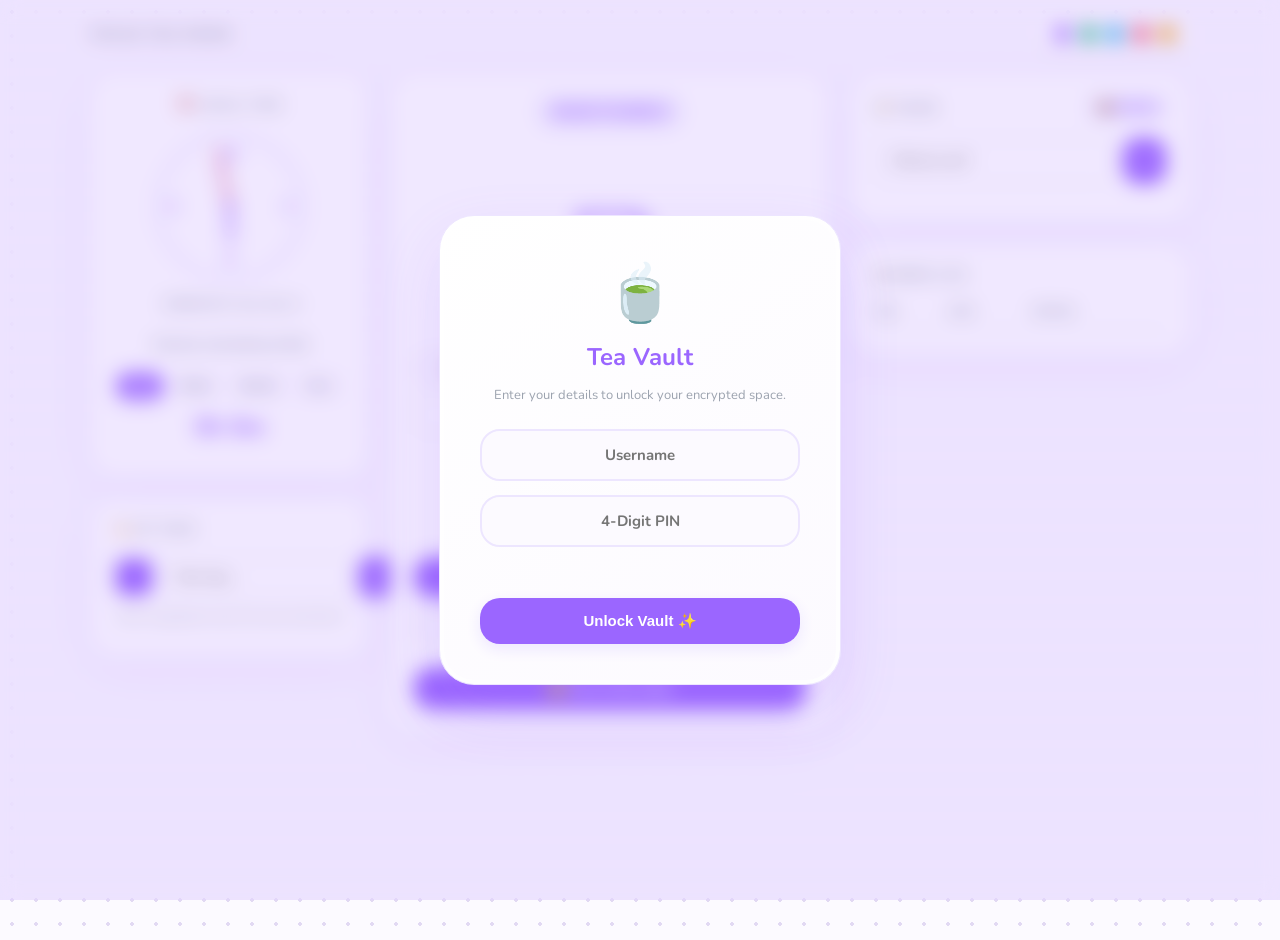
==== commit c2711e0d: "Updated to Focus Tea Room V3.5, added audio, and enhanced Sink dashboard" ====
--- a/frontend/index.html
+++ b/frontend/index.html
@@ -3,10 +3,13 @@
 <head>
     <meta charset="UTF-8">
     <meta name="viewport" content="width=device-width, initial-scale=1.0">
-    <title>Focus Tea Room V3.0</title>
+    <title>Focus Tea Room V3.5</title>
     <link rel="stylesheet" href="styles.css">
 </head>
 <body>
+    <!-- Hidden Audio Elements for Sounds -->
+    <audio id="rain-audio" src="rain.mp3" loop></audio>
+    <audio id="chime-audio" src="chime.mp3"></audio>
 
     <!-- Encrypted Login Screen -->
     <div id="auth-modal" class="modal-overlay">
@@ -34,7 +37,7 @@
         </div>
     </div>
 
-    <!-- New: Task Archive Modal -->
+    <!-- Task Archive Modal -->
     <div id="archive-modal" class="modal-overlay" style="display: none; z-index: 1500;">
         <div class="cute-login-card" style="width: 360px; max-height: 80vh; display: flex; flex-direction: column;">
             <div style="font-size: 40px; margin-bottom: 10px;">📦</div>
@@ -88,6 +91,20 @@
                     <button class="pill" data-period="year">Year</button>
                 </div>
                 <h2 style="color: var(--primary); margin: 10px 0;" id="accum-display">0h 0m</h2>
+            </div>
+
+            <!-- Tags Manager -->
+            <div class="cute-card">
+                <div class="card-header"><span>🏷️ MY TAGS</span></div>
+                <div class="tag-input-group">
+                    <div class="color-picker-wrapper">
+                        <input type="color" id="new-tag-color" value="#9b66ff">
+                    </div>
+                    <input type="text" id="new-tag-name" placeholder="New tag...">
+                    <button id="add-tag-btn" class="btn-primary" style="padding: 8px 12px; border-radius: 12px;">+</button>
+                </div>
+                <p style="font-size: 11px; color: var(--text-muted); margin-bottom: 10px;">Click a tag below to set it for your next brew!</p>
+                <div id="tags-list" class="tags-container"></div>
             </div>
         </div>
 
@@ -121,6 +138,12 @@
                     </svg>
                 </div>
 
+                <!-- Active Tag Display -->
+                <div class="active-tag-display" id="active-tag-display">
+                    <span class="tag-dot" id="active-tag-dot" style="background: #ccc;"></span>
+                    <span id="active-tag-text">Untagged</span>
+                </div>
+
                 <div class="preset-row">
                     <button class="preset-btn" data-time="15">15m</button>
                     <button class="preset-btn active" data-time="25">25m</button>
@@ -130,7 +153,7 @@
 
                 <div class="custom-time-box">
                     <input type="number" id="custom-minutes-input" placeholder="Mins" min="1" max="300">
-                    <button id="set-custom-btn" class="btn-subtle">Set</button>
+                    <button id="set-custom-btn" class="btn-subtle">Set Time</button>
                 </div>
 
                 <div class="timer-display" id="time-display">25:00</div>
@@ -146,7 +169,7 @@
                     <button class="audio-btn active" id="btn-chime">🔔 Chime</button>
                 </div>
 
-                <div style="margin-top: 20px; display: flex; justify-content: center;">
+                <div style="margin-top: 20px; display: flex; justify-content: center; width: 100%;">
                     <button id="open-sink-btn" class="btn-sink">🧽 Go to the Sink</button>
                 </div>
             </div>
@@ -155,7 +178,6 @@
         <!-- Right Column -->
         <div class="col">
             <div class="cute-card">
-                <!-- Updated Tasks Header -->
                 <div class="card-header" style="align-items: center;">
                     <span>📝 TASKS</span>
                     <button id="open-archive-btn" class="btn-subtle" style="padding: 4px 10px; font-size: 11px;">📦 Archive</button>
@@ -170,7 +192,7 @@
             <div class="cute-card">
                 <div class="card-header"><span>☕ BREW LOG</span></div>
                 <table class="brew-table">
-                    <thead><tr><th>TIME</th><th>DUR</th><th>STATUS</th></tr></thead>
+                    <thead><tr><th>TAG</th><th>DUR</th><th>STATUS</th></tr></thead>
                     <tbody id="brew-log-body"></tbody>
                 </table>
             </div>
--- a/frontend/styles.css
+++ b/frontend/styles.css
@@ -45,30 +45,16 @@
     border: 1px solid var(--primary-soft);
 }
 
-.bounce-tea {
-    font-size: 55px; margin-bottom: 10px;
-    animation: bounce 2s infinite ease-in-out;
-}
-@keyframes bounce { 
-    0%, 100% { transform: translateY(0); } 
-    50% { transform: translateY(-8px); } 
-}
+.bounce-tea { font-size: 55px; margin-bottom: 10px; animation: bounce 2s infinite ease-in-out; }
+@keyframes bounce { 0%, 100% { transform: translateY(0); } 50% { transform: translateY(-8px); } }
 
 .auth-form { display: flex; flex-direction: column; gap: 14px; margin-top: 15px; }
-.auth-form input {
-    padding: 14px 20px; border-radius: 20px; border: 2px solid var(--primary-soft);
-    background: var(--bg-main); font-family: inherit; font-size: 15px; 
-    text-align: center; font-weight: 700; transition: all 0.3s ease;
-}
+.auth-form input { padding: 14px 20px; border-radius: 20px; border: 2px solid var(--primary-soft); background: var(--bg-main); font-family: inherit; font-size: 15px; text-align: center; font-weight: 700; transition: all 0.3s ease; }
 .auth-form input:focus { border-color: var(--primary); background: white; outline: none; transform: scale(1.02); }
 .auth-error { color: var(--btn-reset-text); font-size: 13px; font-weight: 700; min-height: 18px; }
 
 /* Bubble Pop Animation */
-@keyframes bubblePopOut {
-    0% { transform: scale(1); opacity: 1; }
-    30% { transform: scale(1.1); opacity: 1; }
-    100% { transform: scale(0.3); opacity: 0; }
-}
+@keyframes bubblePopOut { 0% { transform: scale(1); opacity: 1; } 30% { transform: scale(1.1); opacity: 1; } 100% { transform: scale(0.3); opacity: 0; } }
 .pop-out { animation: bubblePopOut 0.4s cubic-bezier(0.175, 0.885, 0.32, 1.275) forwards; }
 
 /* General UI */
@@ -83,14 +69,29 @@
 .btn-primary:hover { transform: translateY(-2px); }
 .btn-subtle { background: var(--primary-soft); color: var(--primary); border: none; padding: 8px 16px; border-radius: 16px; font-weight: 700; cursor: pointer; transition: background 0.2s; }
 .btn-subtle:hover { background: var(--primary); color: white; }
-.btn-sink { background: var(--primary); color: white; border: none; padding: 12px 24px; border-radius: 25px; font-weight: 800; cursor: pointer; transition: transform 0.2s; box-shadow: 0 8px 20px var(--primary-soft); }
-.btn-sink:hover { transform: scale(1.05); }
+.btn-sink { background: var(--primary); color: white; border: none; padding: 12px 0; width: 100%; border-radius: 20px; font-weight: 800; font-size: 15px; cursor: pointer; transition: transform 0.2s; box-shadow: 0 8px 20px var(--primary-soft); }
+.btn-sink:hover { transform: scale(1.03); }
 
 .dashboard-grid { display: grid; grid-template-columns: 280px 1fr 340px; gap: 20px; max-width: 1100px; margin: 0 auto; }
 .cute-card { background: var(--card-bg); border-radius: 28px; padding: 24px; box-shadow: 0 10px 40px rgba(155, 102, 255, 0.08); margin-bottom: 20px; text-align: center; }
 .card-header { font-size: 12px; font-weight: 800; color: var(--text-muted); letter-spacing: 1px; display: flex; justify-content: space-between; margin-bottom: 20px; }
 
-/* Clock & Tea Engine */
+/* Tags System */
+.tag-input-group { display: flex; gap: 8px; margin-bottom: 12px; }
+.color-picker-wrapper { width: 36px; height: 36px; border-radius: 12px; overflow: hidden; border: 2px solid var(--border-soft); flex-shrink: 0; }
+.color-picker-wrapper input[type="color"] { border: none; width: 150%; height: 150%; margin: -25%; cursor: pointer; }
+.tag-input-group input[type="text"] { flex: 1; padding: 8px 12px; border-radius: 12px; border: 2px solid var(--border-soft); font-family: inherit; font-weight: 600; font-size: 13px; }
+
+.tags-container { display: flex; flex-direction: column; gap: 8px; text-align: left; max-height: 150px; overflow-y: auto; padding-right: 5px; }
+.tag-item { display: flex; justify-content: space-between; align-items: center; padding: 8px 12px; border-radius: 12px; background: var(--bg-main); border: 2px solid transparent; cursor: pointer; transition: all 0.2s; }
+.tag-item:hover { border-color: var(--border-soft); }
+.tag-item.active-selection { border-color: var(--primary); background: var(--primary-soft); }
+.tag-left { display: flex; align-items: center; gap: 8px; font-weight: 700; font-size: 13px; color: var(--text-dark); }
+.tag-dot { width: 12px; height: 12px; border-radius: 50%; display: inline-block; }
+
+.active-tag-display { display: inline-flex; align-items: center; justify-content: center; gap: 8px; background: var(--bg-main); border: 2px solid var(--border-soft); padding: 6px 16px; border-radius: 20px; font-size: 13px; font-weight: 700; color: var(--text-dark); margin: 0 auto 15px auto; }
+
+/* Clock & Stats */
 .analog-clock-container { width: 140px; height: 140px; border-radius: 50%; border: 4px solid var(--primary-soft); margin: 0 auto 15px auto; position: relative; }
 .clock-num { position: absolute; color: var(--primary); font-weight: 800; font-size: 13px; }
 .clock-12 { top: 8px; left: 50%; transform: translateX(-50%); }
@@ -107,7 +108,8 @@
 .pill { padding: 6px 12px; border-radius: 12px; font-size: 12px; font-weight: 800; color: var(--text-muted); background: var(--bg-main); border: none; cursor: pointer; }
 .pill.active { background: var(--primary); color: white; box-shadow: 0 4px 10px var(--primary-soft); }
 
-.tea-container { display: flex; flex-direction: column; align-items: center; justify-content: center; margin: 10px 0; height: 145px; }
+/* Tea Engine */
+.tea-container { display: flex; flex-direction: column; align-items: center; justify-content: center; margin: 5px 0; height: 145px; }
 .steam-svg { height: 25px; overflow: visible; }
 .steam-line { opacity: 0; }
 .brewing .steam-line { animation: riseSteam 2s infinite ease-in-out; }
@@ -117,27 +119,28 @@
 @keyframes teacupWiggle { 0%, 100% { transform: translateY(0); } 50% { transform: translateY(-3px); } }
 #tea-liquid-fill { transition: y 0.5s linear, height 0.5s linear; }
 
-/* Timer */
+/* Timer Controls & Alignment */
 .status-pill { display: inline-block; background: var(--primary-soft); color: var(--primary); font-size: 13px; font-weight: 800; padding: 6px 16px; border-radius: 20px; margin-bottom: 10px; }
-.preset-row { display: flex; justify-content: center; gap: 8px; margin: 10px 0 10px 0; }
-.preset-btn { background: var(--bg-main); color: var(--text-dark); border: 2px solid var(--border-soft); padding: 8px 16px; border-radius: 16px; font-weight: 800; cursor: pointer; transition: all 0.2s; }
+
+.preset-row { display: flex; justify-content: space-between; gap: 8px; width: 100%; margin: 10px 0 10px 0; }
+.preset-btn { flex: 1; background: var(--bg-main); color: var(--text-dark); border: 2px solid var(--border-soft); padding: 8px 0; border-radius: 16px; font-weight: 800; font-size: 13px; cursor: pointer; transition: all 0.2s; }
 .preset-btn.active { background: var(--primary); color: white; border-color: var(--primary); box-shadow: 0 4px 12px var(--primary-soft); }
 
-.custom-time-box { display: flex; justify-content: center; gap: 8px; margin-bottom: 10px; }
-.custom-time-box input { width: 80px; padding: 8px 12px; border-radius: 14px; border: 2px solid var(--border-soft); text-align: center; font-weight: 800; font-family: inherit; }
-.custom-time-box button { border-radius: 14px; }
+.custom-time-box { display: flex; gap: 8px; width: 100%; margin-bottom: 10px; }
+.custom-time-box input { flex: 1; padding: 8px 12px; border-radius: 14px; border: 2px solid var(--border-soft); text-align: center; font-weight: 800; font-family: inherit; }
+.custom-time-box button { flex: 1; border-radius: 14px; }
 
-.timer-display { font-size: 4.5rem; font-weight: 800; color: var(--text-dark); margin: 5px 0 15px 0; letter-spacing: -2px; }
+.timer-display { font-size: 4.5rem; font-weight: 800; color: var(--text-dark); margin: 0 0 15px 0; letter-spacing: -2px; }
 
-.main-controls { display: flex; justify-content: center; gap: 12px; margin-bottom: 20px; }
-.main-controls button { padding: 12px 26px; border-radius: 22px; font-weight: 800; font-size: 15px; border: none; cursor: pointer; transition: transform 0.2s; }
+.main-controls { display: flex; gap: 10px; width: 100%; margin-bottom: 15px; }
+.main-controls button { flex: 1; padding: 12px 0; border-radius: 20px; font-weight: 800; font-size: 14px; border: none; cursor: pointer; transition: transform 0.2s; }
 .main-controls button:hover { transform: translateY(-2px); }
-.btn-start { background: var(--primary); color: white; box-shadow: 0 8px 20px var(--primary-soft); }
+.btn-start { background: var(--primary); color: white; box-shadow: 0 6px 15px var(--primary-soft); }
 .btn-pause { background: var(--btn-pause-bg); color: var(--btn-pause-text); }
 .btn-reset { background: var(--btn-reset-bg); color: var(--btn-reset-text); }
 
-.audio-controls { display: flex; justify-content: center; gap: 10px; font-size: 12px; font-weight: 700; }
-.audio-btn { background: var(--bg-main); border: 2px solid var(--border-soft); color: var(--text-muted); cursor: pointer; padding: 6px 12px; border-radius: 16px; transition: all 0.2s; }
+.audio-controls { display: flex; gap: 10px; width: 100%; font-size: 13px; font-weight: 700; }
+.audio-btn { flex: 1; background: var(--bg-main); border: 2px solid var(--border-soft); color: var(--text-muted); cursor: pointer; padding: 8px 0; border-radius: 16px; transition: all 0.2s; display: flex; justify-content: center; align-items: center; gap: 5px;}
 .audio-btn.active { background: var(--primary-soft); border-color: var(--primary-soft); color: var(--primary); }
 
 /* Tasks, Archive & Table */
@@ -162,4 +165,5 @@
 .brew-table { width: 100%; border-collapse: collapse; font-size: 13px; font-weight: 600; text-align: left; }
 .brew-table th { color: var(--text-muted); font-size: 11px; font-weight: 800; padding-bottom: 10px; border-bottom: 2px solid var(--border-soft); }
 .brew-table td { padding: 10px 0; color: var(--text-dark); border-bottom: 1px solid var(--border-soft); }
+.log-tag { display: inline-flex; align-items: center; gap: 5px; padding: 4px 8px; border-radius: 12px; font-size: 11px; font-weight: 800; background: var(--bg-main); border: 1px solid var(--border-soft); }
 .badge { padding: 4px 10px; border-radius: 12px; font-size: 11px; font-weight: 800; background: var(--primary-soft); color: var(--primary); }
